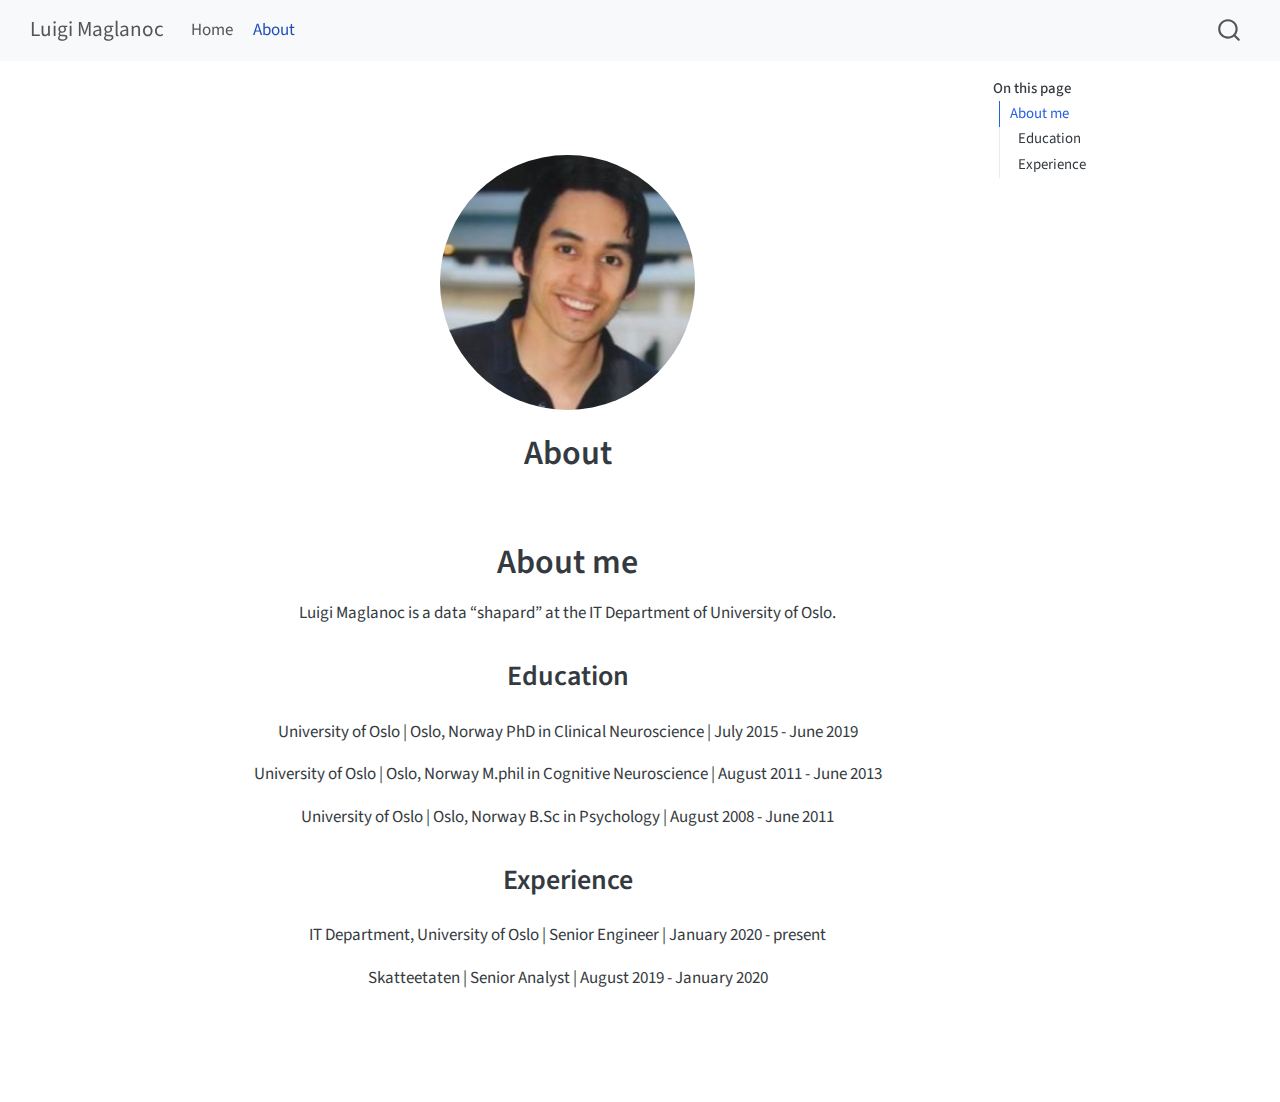
==== docs/about.html @ 5e660d76 "Publish website in docs/" ====
<!DOCTYPE html>
<html xmlns="http://www.w3.org/1999/xhtml" lang="en" xml:lang="en"><head>

<meta charset="utf-8">
<meta name="generator" content="quarto-1.4.554">

<meta name="viewport" content="width=device-width, initial-scale=1.0, user-scalable=yes">


<title>Luigi Maglanoc - About</title>
<style>
code{white-space: pre-wrap;}
span.smallcaps{font-variant: small-caps;}
div.columns{display: flex; gap: min(4vw, 1.5em);}
div.column{flex: auto; overflow-x: auto;}
div.hanging-indent{margin-left: 1.5em; text-indent: -1.5em;}
ul.task-list{list-style: none;}
ul.task-list li input[type="checkbox"] {
  width: 0.8em;
  margin: 0 0.8em 0.2em -1em; /* quarto-specific, see https://github.com/quarto-dev/quarto-cli/issues/4556 */ 
  vertical-align: middle;
}
</style>


<script src="site_libs/quarto-nav/quarto-nav.js"></script>
<script src="site_libs/quarto-nav/headroom.min.js"></script>
<script src="site_libs/clipboard/clipboard.min.js"></script>
<script src="site_libs/quarto-search/autocomplete.umd.js"></script>
<script src="site_libs/quarto-search/fuse.min.js"></script>
<script src="site_libs/quarto-search/quarto-search.js"></script>
<meta name="quarto:offset" content="./">
<script src="site_libs/quarto-html/quarto.js"></script>
<script src="site_libs/quarto-html/popper.min.js"></script>
<script src="site_libs/quarto-html/tippy.umd.min.js"></script>
<link href="site_libs/quarto-html/tippy.css" rel="stylesheet">
<link href="site_libs/quarto-html/quarto-syntax-highlighting.css" rel="stylesheet" id="quarto-text-highlighting-styles">
<script src="site_libs/bootstrap/bootstrap.min.js"></script>
<link href="site_libs/bootstrap/bootstrap-icons.css" rel="stylesheet">
<link href="site_libs/bootstrap/bootstrap.min.css" rel="stylesheet" id="quarto-bootstrap" data-mode="light">
<script id="quarto-search-options" type="application/json">{
  "location": "navbar",
  "copy-button": false,
  "collapse-after": 3,
  "panel-placement": "end",
  "type": "overlay",
  "limit": 50,
  "keyboard-shortcut": [
    "f",
    "/",
    "s"
  ],
  "show-item-context": false,
  "language": {
    "search-no-results-text": "No results",
    "search-matching-documents-text": "matching documents",
    "search-copy-link-title": "Copy link to search",
    "search-hide-matches-text": "Hide additional matches",
    "search-more-match-text": "more match in this document",
    "search-more-matches-text": "more matches in this document",
    "search-clear-button-title": "Clear",
    "search-text-placeholder": "",
    "search-detached-cancel-button-title": "Cancel",
    "search-submit-button-title": "Submit",
    "search-label": "Search"
  }
}</script>


<link rel="stylesheet" href="styles.css">
</head>

<body class="nav-fixed">

<div id="quarto-search-results"></div>
  <header id="quarto-header" class="headroom fixed-top">
    <nav class="navbar navbar-expand-lg " data-bs-theme="dark">
      <div class="navbar-container container-fluid">
      <div class="navbar-brand-container mx-auto">
    <a class="navbar-brand" href="./index.html">
    <span class="navbar-title">Luigi Maglanoc</span>
    </a>
  </div>
            <div id="quarto-search" class="" title="Search"></div>
          <button class="navbar-toggler" type="button" data-bs-toggle="collapse" data-bs-target="#navbarCollapse" aria-controls="navbarCollapse" aria-expanded="false" aria-label="Toggle navigation" onclick="if (window.quartoToggleHeadroom) { window.quartoToggleHeadroom(); }">
  <span class="navbar-toggler-icon"></span>
</button>
          <div class="collapse navbar-collapse" id="navbarCollapse">
            <ul class="navbar-nav navbar-nav-scroll me-auto">
  <li class="nav-item">
    <a class="nav-link" href="./index.html"> 
<span class="menu-text">Home</span></a>
  </li>  
  <li class="nav-item">
    <a class="nav-link active" href="./about.html" aria-current="page"> 
<span class="menu-text">About</span></a>
  </li>  
</ul>
          </div> <!-- /navcollapse -->
          <div class="quarto-navbar-tools">
</div>
      </div> <!-- /container-fluid -->
    </nav>
</header>
<!-- content -->
<div id="quarto-content" class="quarto-container page-columns page-rows-contents page-layout-article page-navbar">
<!-- sidebar -->
<!-- margin-sidebar -->
    <div id="quarto-margin-sidebar" class="sidebar margin-sidebar">
        <nav id="TOC" role="doc-toc" class="toc-active">
    <h2 id="toc-title">On this page</h2>
  <ul>
  <li><a href="#about-me" id="toc-about-me" class="nav-link active" data-scroll-target="#about-me">About me</a>
  <ul class="collapse">
  <li><a href="#education" id="toc-education" class="nav-link" data-scroll-target="#education">Education</a></li>
  <li><a href="#experience" id="toc-experience" class="nav-link" data-scroll-target="#experience">Experience</a></li>
  </ul></li>
  </ul>
</nav>
    </div>
<!-- main -->
<div class="quarto-about-jolla content">
  <img src="profile.jpeg" class="about-image
  round " style="height: 15em; width: 15em;">
 <header id="title-block-header" class="quarto-title-block default">
<div class="quarto-title">
<h1 class="title">About</h1>
</div>
<div class="quarto-title-meta">
  </div>
</header><main class="content" id="quarto-document-content">

<section id="about-me" class="level1">
<h1>About me</h1>
<p>Luigi Maglanoc is a data “shapard” at the IT Department of University of Oslo.</p>
<section id="education" class="level2">
<h2 data-anchor-id="education">Education</h2>
<p>University of Oslo | Oslo, Norway PhD in Clinical Neuroscience | July 2015 - June 2019</p>
<p>University of Oslo | Oslo, Norway M.phil in Cognitive Neuroscience | August 2011 - June 2013</p>
<p>University of Oslo | Oslo, Norway B.Sc in Psychology | August 2008 - June 2011</p>
</section>
<section id="experience" class="level2">
<h2 data-anchor-id="experience">Experience</h2>
<p>IT Department, University of Oslo | Senior Engineer | January 2020 - present</p>
<p>Skatteetaten | Senior Analyst | August 2019 - January 2020</p>


</section>
</section>
</main>  
</div>
 <!-- /main -->
<script id="quarto-html-after-body" type="application/javascript">
window.document.addEventListener("DOMContentLoaded", function (event) {
  const toggleBodyColorMode = (bsSheetEl) => {
    const mode = bsSheetEl.getAttribute("data-mode");
    const bodyEl = window.document.querySelector("body");
    if (mode === "dark") {
      bodyEl.classList.add("quarto-dark");
      bodyEl.classList.remove("quarto-light");
    } else {
      bodyEl.classList.add("quarto-light");
      bodyEl.classList.remove("quarto-dark");
    }
  }
  const toggleBodyColorPrimary = () => {
    const bsSheetEl = window.document.querySelector("link#quarto-bootstrap");
    if (bsSheetEl) {
      toggleBodyColorMode(bsSheetEl);
    }
  }
  toggleBodyColorPrimary();  
  const isCodeAnnotation = (el) => {
    for (const clz of el.classList) {
      if (clz.startsWith('code-annotation-')) {                     
        return true;
      }
    }
    return false;
  }
  const clipboard = new window.ClipboardJS('.code-copy-button', {
    text: function(trigger) {
      const codeEl = trigger.previousElementSibling.cloneNode(true);
      for (const childEl of codeEl.children) {
        if (isCodeAnnotation(childEl)) {
          childEl.remove();
        }
      }
      return codeEl.innerText;
    }
  });
  clipboard.on('success', function(e) {
    // button target
    const button = e.trigger;
    // don't keep focus
    button.blur();
    // flash "checked"
    button.classList.add('code-copy-button-checked');
    var currentTitle = button.getAttribute("title");
    button.setAttribute("title", "Copied!");
    let tooltip;
    if (window.bootstrap) {
      button.setAttribute("data-bs-toggle", "tooltip");
      button.setAttribute("data-bs-placement", "left");
      button.setAttribute("data-bs-title", "Copied!");
      tooltip = new bootstrap.Tooltip(button, 
        { trigger: "manual", 
          customClass: "code-copy-button-tooltip",
          offset: [0, -8]});
      tooltip.show();    
    }
    setTimeout(function() {
      if (tooltip) {
        tooltip.hide();
        button.removeAttribute("data-bs-title");
        button.removeAttribute("data-bs-toggle");
        button.removeAttribute("data-bs-placement");
      }
      button.setAttribute("title", currentTitle);
      button.classList.remove('code-copy-button-checked');
    }, 1000);
    // clear code selection
    e.clearSelection();
  });
    var localhostRegex = new RegExp(/^(?:http|https):\/\/localhost\:?[0-9]*\//);
    var mailtoRegex = new RegExp(/^mailto:/);
      var filterRegex = new RegExp('/' + window.location.host + '/');
    var isInternal = (href) => {
        return filterRegex.test(href) || localhostRegex.test(href) || mailtoRegex.test(href);
    }
    // Inspect non-navigation links and adorn them if external
 	var links = window.document.querySelectorAll('a[href]:not(.nav-link):not(.navbar-brand):not(.toc-action):not(.sidebar-link):not(.sidebar-item-toggle):not(.pagination-link):not(.no-external):not([aria-hidden]):not(.dropdown-item):not(.quarto-navigation-tool)');
    for (var i=0; i<links.length; i++) {
      const link = links[i];
      if (!isInternal(link.href)) {
        // undo the damage that might have been done by quarto-nav.js in the case of
        // links that we want to consider external
        if (link.dataset.originalHref !== undefined) {
          link.href = link.dataset.originalHref;
        }
      }
    }
  function tippyHover(el, contentFn, onTriggerFn, onUntriggerFn) {
    const config = {
      allowHTML: true,
      maxWidth: 500,
      delay: 100,
      arrow: false,
      appendTo: function(el) {
          return el.parentElement;
      },
      interactive: true,
      interactiveBorder: 10,
      theme: 'quarto',
      placement: 'bottom-start',
    };
    if (contentFn) {
      config.content = contentFn;
    }
    if (onTriggerFn) {
      config.onTrigger = onTriggerFn;
    }
    if (onUntriggerFn) {
      config.onUntrigger = onUntriggerFn;
    }
    window.tippy(el, config); 
  }
  const noterefs = window.document.querySelectorAll('a[role="doc-noteref"]');
  for (var i=0; i<noterefs.length; i++) {
    const ref = noterefs[i];
    tippyHover(ref, function() {
      // use id or data attribute instead here
      let href = ref.getAttribute('data-footnote-href') || ref.getAttribute('href');
      try { href = new URL(href).hash; } catch {}
      const id = href.replace(/^#\/?/, "");
      const note = window.document.getElementById(id);
      if (note) {
        return note.innerHTML;
      } else {
        return "";
      }
    });
  }
  const xrefs = window.document.querySelectorAll('a.quarto-xref');
  const processXRef = (id, note) => {
    // Strip column container classes
    const stripColumnClz = (el) => {
      el.classList.remove("page-full", "page-columns");
      if (el.children) {
        for (const child of el.children) {
          stripColumnClz(child);
        }
      }
    }
    stripColumnClz(note)
    if (id === null || id.startsWith('sec-')) {
      // Special case sections, only their first couple elements
      const container = document.createElement("div");
      if (note.children && note.children.length > 2) {
        container.appendChild(note.children[0].cloneNode(true));
        for (let i = 1; i < note.children.length; i++) {
          const child = note.children[i];
          if (child.tagName === "P" && child.innerText === "") {
            continue;
          } else {
            container.appendChild(child.cloneNode(true));
            break;
          }
        }
        if (window.Quarto?.typesetMath) {
          window.Quarto.typesetMath(container);
        }
        return container.innerHTML
      } else {
        if (window.Quarto?.typesetMath) {
          window.Quarto.typesetMath(note);
        }
        return note.innerHTML;
      }
    } else {
      // Remove any anchor links if they are present
      const anchorLink = note.querySelector('a.anchorjs-link');
      if (anchorLink) {
        anchorLink.remove();
      }
      if (window.Quarto?.typesetMath) {
        window.Quarto.typesetMath(note);
      }
      // TODO in 1.5, we should make sure this works without a callout special case
      if (note.classList.contains("callout")) {
        return note.outerHTML;
      } else {
        return note.innerHTML;
      }
    }
  }
  for (var i=0; i<xrefs.length; i++) {
    const xref = xrefs[i];
    tippyHover(xref, undefined, function(instance) {
      instance.disable();
      let url = xref.getAttribute('href');
      let hash = undefined; 
      if (url.startsWith('#')) {
        hash = url;
      } else {
        try { hash = new URL(url).hash; } catch {}
      }
      if (hash) {
        const id = hash.replace(/^#\/?/, "");
        const note = window.document.getElementById(id);
        if (note !== null) {
          try {
            const html = processXRef(id, note.cloneNode(true));
            instance.setContent(html);
          } finally {
            instance.enable();
            instance.show();
          }
        } else {
          // See if we can fetch this
          fetch(url.split('#')[0])
          .then(res => res.text())
          .then(html => {
            const parser = new DOMParser();
            const htmlDoc = parser.parseFromString(html, "text/html");
            const note = htmlDoc.getElementById(id);
            if (note !== null) {
              const html = processXRef(id, note);
              instance.setContent(html);
            } 
          }).finally(() => {
            instance.enable();
            instance.show();
          });
        }
      } else {
        // See if we can fetch a full url (with no hash to target)
        // This is a special case and we should probably do some content thinning / targeting
        fetch(url)
        .then(res => res.text())
        .then(html => {
          const parser = new DOMParser();
          const htmlDoc = parser.parseFromString(html, "text/html");
          const note = htmlDoc.querySelector('main.content');
          if (note !== null) {
            // This should only happen for chapter cross references
            // (since there is no id in the URL)
            // remove the first header
            if (note.children.length > 0 && note.children[0].tagName === "HEADER") {
              note.children[0].remove();
            }
            const html = processXRef(null, note);
            instance.setContent(html);
          } 
        }).finally(() => {
          instance.enable();
          instance.show();
        });
      }
    }, function(instance) {
    });
  }
      let selectedAnnoteEl;
      const selectorForAnnotation = ( cell, annotation) => {
        let cellAttr = 'data-code-cell="' + cell + '"';
        let lineAttr = 'data-code-annotation="' +  annotation + '"';
        const selector = 'span[' + cellAttr + '][' + lineAttr + ']';
        return selector;
      }
      const selectCodeLines = (annoteEl) => {
        const doc = window.document;
        const targetCell = annoteEl.getAttribute("data-target-cell");
        const targetAnnotation = annoteEl.getAttribute("data-target-annotation");
        const annoteSpan = window.document.querySelector(selectorForAnnotation(targetCell, targetAnnotation));
        const lines = annoteSpan.getAttribute("data-code-lines").split(",");
        const lineIds = lines.map((line) => {
          return targetCell + "-" + line;
        })
        let top = null;
        let height = null;
        let parent = null;
        if (lineIds.length > 0) {
            //compute the position of the single el (top and bottom and make a div)
            const el = window.document.getElementById(lineIds[0]);
            top = el.offsetTop;
            height = el.offsetHeight;
            parent = el.parentElement.parentElement;
          if (lineIds.length > 1) {
            const lastEl = window.document.getElementById(lineIds[lineIds.length - 1]);
            const bottom = lastEl.offsetTop + lastEl.offsetHeight;
            height = bottom - top;
          }
          if (top !== null && height !== null && parent !== null) {
            // cook up a div (if necessary) and position it 
            let div = window.document.getElementById("code-annotation-line-highlight");
            if (div === null) {
              div = window.document.createElement("div");
              div.setAttribute("id", "code-annotation-line-highlight");
              div.style.position = 'absolute';
              parent.appendChild(div);
            }
            div.style.top = top - 2 + "px";
            div.style.height = height + 4 + "px";
            div.style.left = 0;
            let gutterDiv = window.document.getElementById("code-annotation-line-highlight-gutter");
            if (gutterDiv === null) {
              gutterDiv = window.document.createElement("div");
              gutterDiv.setAttribute("id", "code-annotation-line-highlight-gutter");
              gutterDiv.style.position = 'absolute';
              const codeCell = window.document.getElementById(targetCell);
              const gutter = codeCell.querySelector('.code-annotation-gutter');
              gutter.appendChild(gutterDiv);
            }
            gutterDiv.style.top = top - 2 + "px";
            gutterDiv.style.height = height + 4 + "px";
          }
          selectedAnnoteEl = annoteEl;
        }
      };
      const unselectCodeLines = () => {
        const elementsIds = ["code-annotation-line-highlight", "code-annotation-line-highlight-gutter"];
        elementsIds.forEach((elId) => {
          const div = window.document.getElementById(elId);
          if (div) {
            div.remove();
          }
        });
        selectedAnnoteEl = undefined;
      };
        // Handle positioning of the toggle
    window.addEventListener(
      "resize",
      throttle(() => {
        elRect = undefined;
        if (selectedAnnoteEl) {
          selectCodeLines(selectedAnnoteEl);
        }
      }, 10)
    );
    function throttle(fn, ms) {
    let throttle = false;
    let timer;
      return (...args) => {
        if(!throttle) { // first call gets through
            fn.apply(this, args);
            throttle = true;
        } else { // all the others get throttled
            if(timer) clearTimeout(timer); // cancel #2
            timer = setTimeout(() => {
              fn.apply(this, args);
              timer = throttle = false;
            }, ms);
        }
      };
    }
      // Attach click handler to the DT
      const annoteDls = window.document.querySelectorAll('dt[data-target-cell]');
      for (const annoteDlNode of annoteDls) {
        annoteDlNode.addEventListener('click', (event) => {
          const clickedEl = event.target;
          if (clickedEl !== selectedAnnoteEl) {
            unselectCodeLines();
            const activeEl = window.document.querySelector('dt[data-target-cell].code-annotation-active');
            if (activeEl) {
              activeEl.classList.remove('code-annotation-active');
            }
            selectCodeLines(clickedEl);
            clickedEl.classList.add('code-annotation-active');
          } else {
            // Unselect the line
            unselectCodeLines();
            clickedEl.classList.remove('code-annotation-active');
          }
        });
      }
  const findCites = (el) => {
    const parentEl = el.parentElement;
    if (parentEl) {
      const cites = parentEl.dataset.cites;
      if (cites) {
        return {
          el,
          cites: cites.split(' ')
        };
      } else {
        return findCites(el.parentElement)
      }
    } else {
      return undefined;
    }
  };
  var bibliorefs = window.document.querySelectorAll('a[role="doc-biblioref"]');
  for (var i=0; i<bibliorefs.length; i++) {
    const ref = bibliorefs[i];
    const citeInfo = findCites(ref);
    if (citeInfo) {
      tippyHover(citeInfo.el, function() {
        var popup = window.document.createElement('div');
        citeInfo.cites.forEach(function(cite) {
          var citeDiv = window.document.createElement('div');
          citeDiv.classList.add('hanging-indent');
          citeDiv.classList.add('csl-entry');
          var biblioDiv = window.document.getElementById('ref-' + cite);
          if (biblioDiv) {
            citeDiv.innerHTML = biblioDiv.innerHTML;
          }
          popup.appendChild(citeDiv);
        });
        return popup.innerHTML;
      });
    }
  }
});
</script>
</div> <!-- /content -->




</body></html>
---- docs/site_libs/quarto-html/tippy.css ----
.tippy-box[data-animation=fade][data-state=hidden]{opacity:0}[data-tippy-root]{max-width:calc(100vw - 10px)}.tippy-box{position:relative;background-color:#333;color:#fff;border-radius:4px;font-size:14px;line-height:1.4;white-space:normal;outline:0;transition-property:transform,visibility,opacity}.tippy-box[data-placement^=top]>.tippy-arrow{bottom:0}.tippy-box[data-placement^=top]>.tippy-arrow:before{bottom:-7px;left:0;border-width:8px 8px 0;border-top-color:initial;transform-origin:center top}.tippy-box[data-placement^=bottom]>.tippy-arrow{top:0}.tippy-box[data-placement^=bottom]>.tippy-arrow:before{top:-7px;left:0;border-width:0 8px 8px;border-bottom-color:initial;transform-origin:center bottom}.tippy-box[data-placement^=left]>.tippy-arrow{right:0}.tippy-box[data-placement^=left]>.tippy-arrow:before{border-width:8px 0 8px 8px;border-left-color:initial;right:-7px;transform-origin:center left}.tippy-box[data-placement^=right]>.tippy-arrow{left:0}.tippy-box[data-placement^=right]>.tippy-arrow:before{left:-7px;border-width:8px 8px 8px 0;border-right-color:initial;transform-origin:center right}.tippy-box[data-inertia][data-state=visible]{transition-timing-function:cubic-bezier(.54,1.5,.38,1.11)}.tippy-arrow{width:16px;height:16px;color:#333}.tippy-arrow:before{content:"";position:absolute;border-color:transparent;border-style:solid}.tippy-content{position:relative;padding:5px 9px;z-index:1}
---- docs/site_libs/quarto-html/quarto-syntax-highlighting.css ----
/* quarto syntax highlight colors */
:root {
  --quarto-hl-ot-color: #003B4F;
  --quarto-hl-at-color: #657422;
  --quarto-hl-ss-color: #20794D;
  --quarto-hl-an-color: #5E5E5E;
  --quarto-hl-fu-color: #4758AB;
  --quarto-hl-st-color: #20794D;
  --quarto-hl-cf-color: #003B4F;
  --quarto-hl-op-color: #5E5E5E;
  --quarto-hl-er-color: #AD0000;
  --quarto-hl-bn-color: #AD0000;
  --quarto-hl-al-color: #AD0000;
  --quarto-hl-va-color: #111111;
  --quarto-hl-bu-color: inherit;
  --quarto-hl-ex-color: inherit;
  --quarto-hl-pp-color: #AD0000;
  --quarto-hl-in-color: #5E5E5E;
  --quarto-hl-vs-color: #20794D;
  --quarto-hl-wa-color: #5E5E5E;
  --quarto-hl-do-color: #5E5E5E;
  --quarto-hl-im-color: #00769E;
  --quarto-hl-ch-color: #20794D;
  --quarto-hl-dt-color: #AD0000;
  --quarto-hl-fl-color: #AD0000;
  --quarto-hl-co-color: #5E5E5E;
  --quarto-hl-cv-color: #5E5E5E;
  --quarto-hl-cn-color: #8f5902;
  --quarto-hl-sc-color: #5E5E5E;
  --quarto-hl-dv-color: #AD0000;
  --quarto-hl-kw-color: #003B4F;
}

/* other quarto variables */
:root {
  --quarto-font-monospace: SFMono-Regular, Menlo, Monaco, Consolas, "Liberation Mono", "Courier New", monospace;
}

pre > code.sourceCode > span {
  color: #003B4F;
}

code span {
  color: #003B4F;
}

code.sourceCode > span {
  color: #003B4F;
}

div.sourceCode,
div.sourceCode pre.sourceCode {
  color: #003B4F;
}

code span.ot {
  color: #003B4F;
  font-style: inherit;
}

code span.at {
  color: #657422;
  font-style: inherit;
}

code span.ss {
  color: #20794D;
  font-style: inherit;
}

code span.an {
  color: #5E5E5E;
  font-style: inherit;
}

code span.fu {
  color: #4758AB;
  font-style: inherit;
}

code span.st {
  color: #20794D;
  font-style: inherit;
}

code span.cf {
  color: #003B4F;
  font-style: inherit;
}

code span.op {
  color: #5E5E5E;
  font-style: inherit;
}

code span.er {
  color: #AD0000;
  font-style: inherit;
}

code span.bn {
  color: #AD0000;
  font-style: inherit;
}

code span.al {
  color: #AD0000;
  font-style: inherit;
}

code span.va {
  color: #111111;
  font-style: inherit;
}

code span.bu {
  font-style: inherit;
}

code span.ex {
  font-style: inherit;
}

code span.pp {
  color: #AD0000;
  font-style: inherit;
}

code span.in {
  color: #5E5E5E;
  font-style: inherit;
}

code span.vs {
  color: #20794D;
  font-style: inherit;
}

code span.wa {
  color: #5E5E5E;
  font-style: italic;
}

code span.do {
  color: #5E5E5E;
  font-style: italic;
}

code span.im {
  color: #00769E;
  font-style: inherit;
}

code span.ch {
  color: #20794D;
  font-style: inherit;
}

code span.dt {
  color: #AD0000;
  font-style: inherit;
}

code span.fl {
  color: #AD0000;
  font-style: inherit;
}

code span.co {
  color: #5E5E5E;
  font-style: inherit;
}

code span.cv {
  color: #5E5E5E;
  font-style: italic;
}

code span.cn {
  color: #8f5902;
  font-style: inherit;
}

code span.sc {
  color: #5E5E5E;
  font-style: inherit;
}

code span.dv {
  color: #AD0000;
  font-style: inherit;
}

code span.kw {
  color: #003B4F;
  font-style: inherit;
}

.prevent-inlining {
  content: "</";
}

/*# sourceMappingURL=debc5d5d77c3f9108843748ff7464032.css.map */
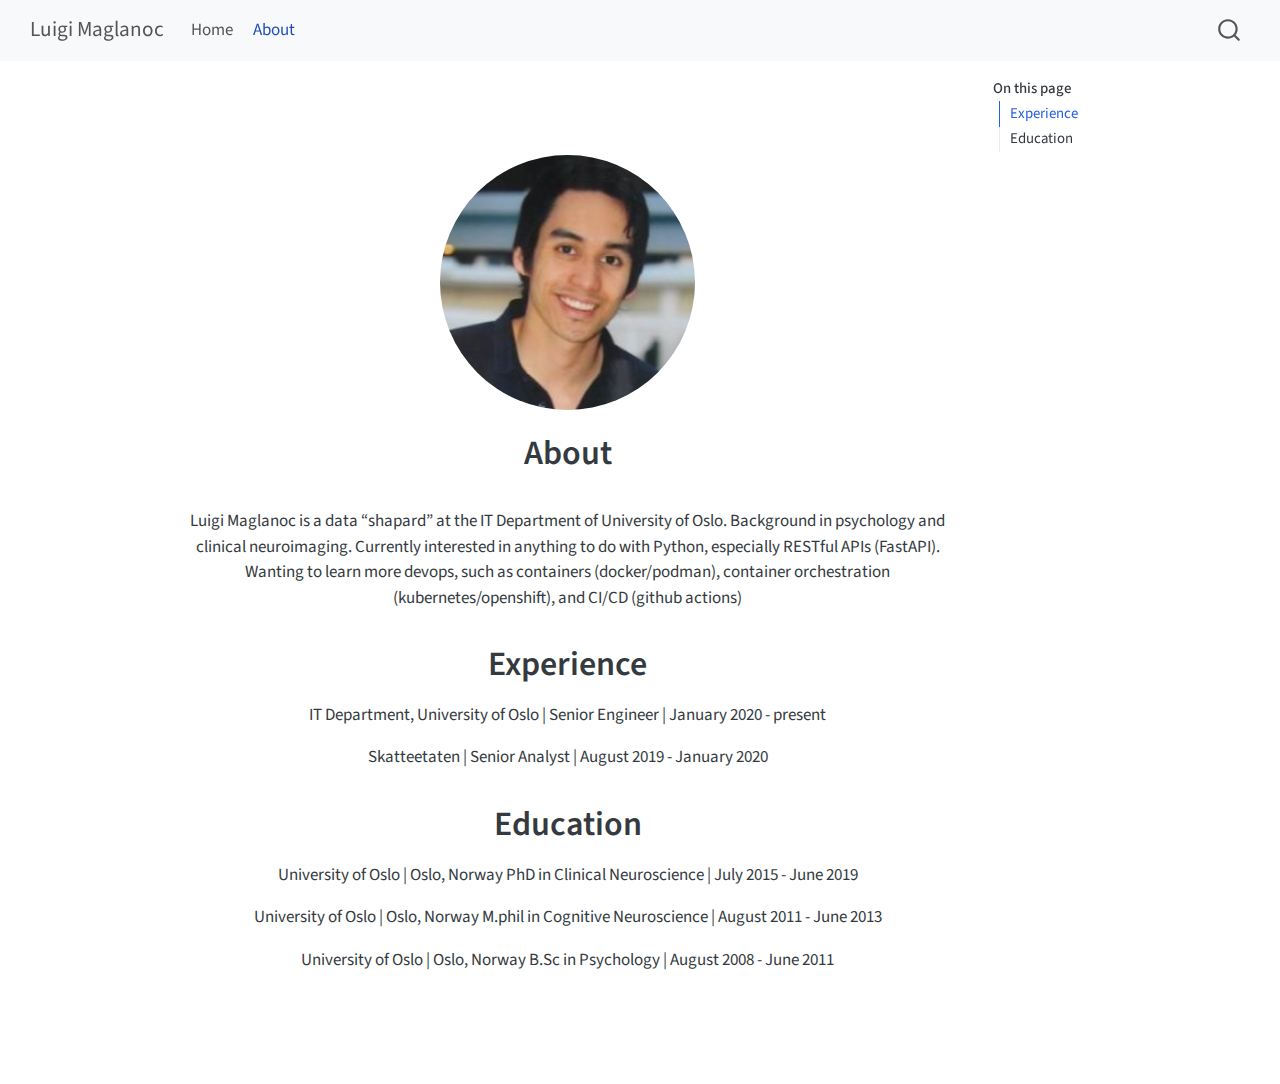
==== commit 16c0562d: "updated about" ====
--- a/docs/about.html
+++ b/docs/about.html
@@ -110,11 +110,8 @@
         <nav id="TOC" role="doc-toc" class="toc-active">
     <h2 id="toc-title">On this page</h2>
   <ul>
-  <li><a href="#about-me" id="toc-about-me" class="nav-link active" data-scroll-target="#about-me">About me</a>
-  <ul class="collapse">
+  <li><a href="#experience" id="toc-experience" class="nav-link active" data-scroll-target="#experience">Experience</a></li>
   <li><a href="#education" id="toc-education" class="nav-link" data-scroll-target="#education">Education</a></li>
-  <li><a href="#experience" id="toc-experience" class="nav-link" data-scroll-target="#experience">Experience</a></li>
-  </ul></li>
   </ul>
 </nav>
     </div>
@@ -130,22 +127,19 @@
   </div>
 </header><main class="content" id="quarto-document-content">
 
-<section id="about-me" class="level1">
-<h1>About me</h1>
-<p>Luigi Maglanoc is a data “shapard” at the IT Department of University of Oslo.</p>
-<section id="education" class="level2">
-<h2 data-anchor-id="education">Education</h2>
+<p>Luigi Maglanoc is a data “shapard” at the IT Department of University of Oslo. Background in psychology and clinical neuroimaging. Currently interested in anything to do with Python, especially RESTful APIs (FastAPI). Wanting to learn more devops, such as containers (docker/podman), container orchestration (kubernetes/openshift), and CI/CD (github actions)</p>
+<section id="experience" class="level1">
+<h1>Experience</h1>
+<p>IT Department, University of Oslo | Senior Engineer | January 2020 - present</p>
+<p>Skatteetaten | Senior Analyst | August 2019 - January 2020</p>
+</section>
+<section id="education" class="level1">
+<h1>Education</h1>
 <p>University of Oslo | Oslo, Norway PhD in Clinical Neuroscience | July 2015 - June 2019</p>
 <p>University of Oslo | Oslo, Norway M.phil in Cognitive Neuroscience | August 2011 - June 2013</p>
 <p>University of Oslo | Oslo, Norway B.Sc in Psychology | August 2008 - June 2011</p>
-</section>
-<section id="experience" class="level2">
-<h2 data-anchor-id="experience">Experience</h2>
-<p>IT Department, University of Oslo | Senior Engineer | January 2020 - present</p>
-<p>Skatteetaten | Senior Analyst | August 2019 - January 2020</p>
-
-
-</section>
+
+
 </section>
 </main>  
 </div>
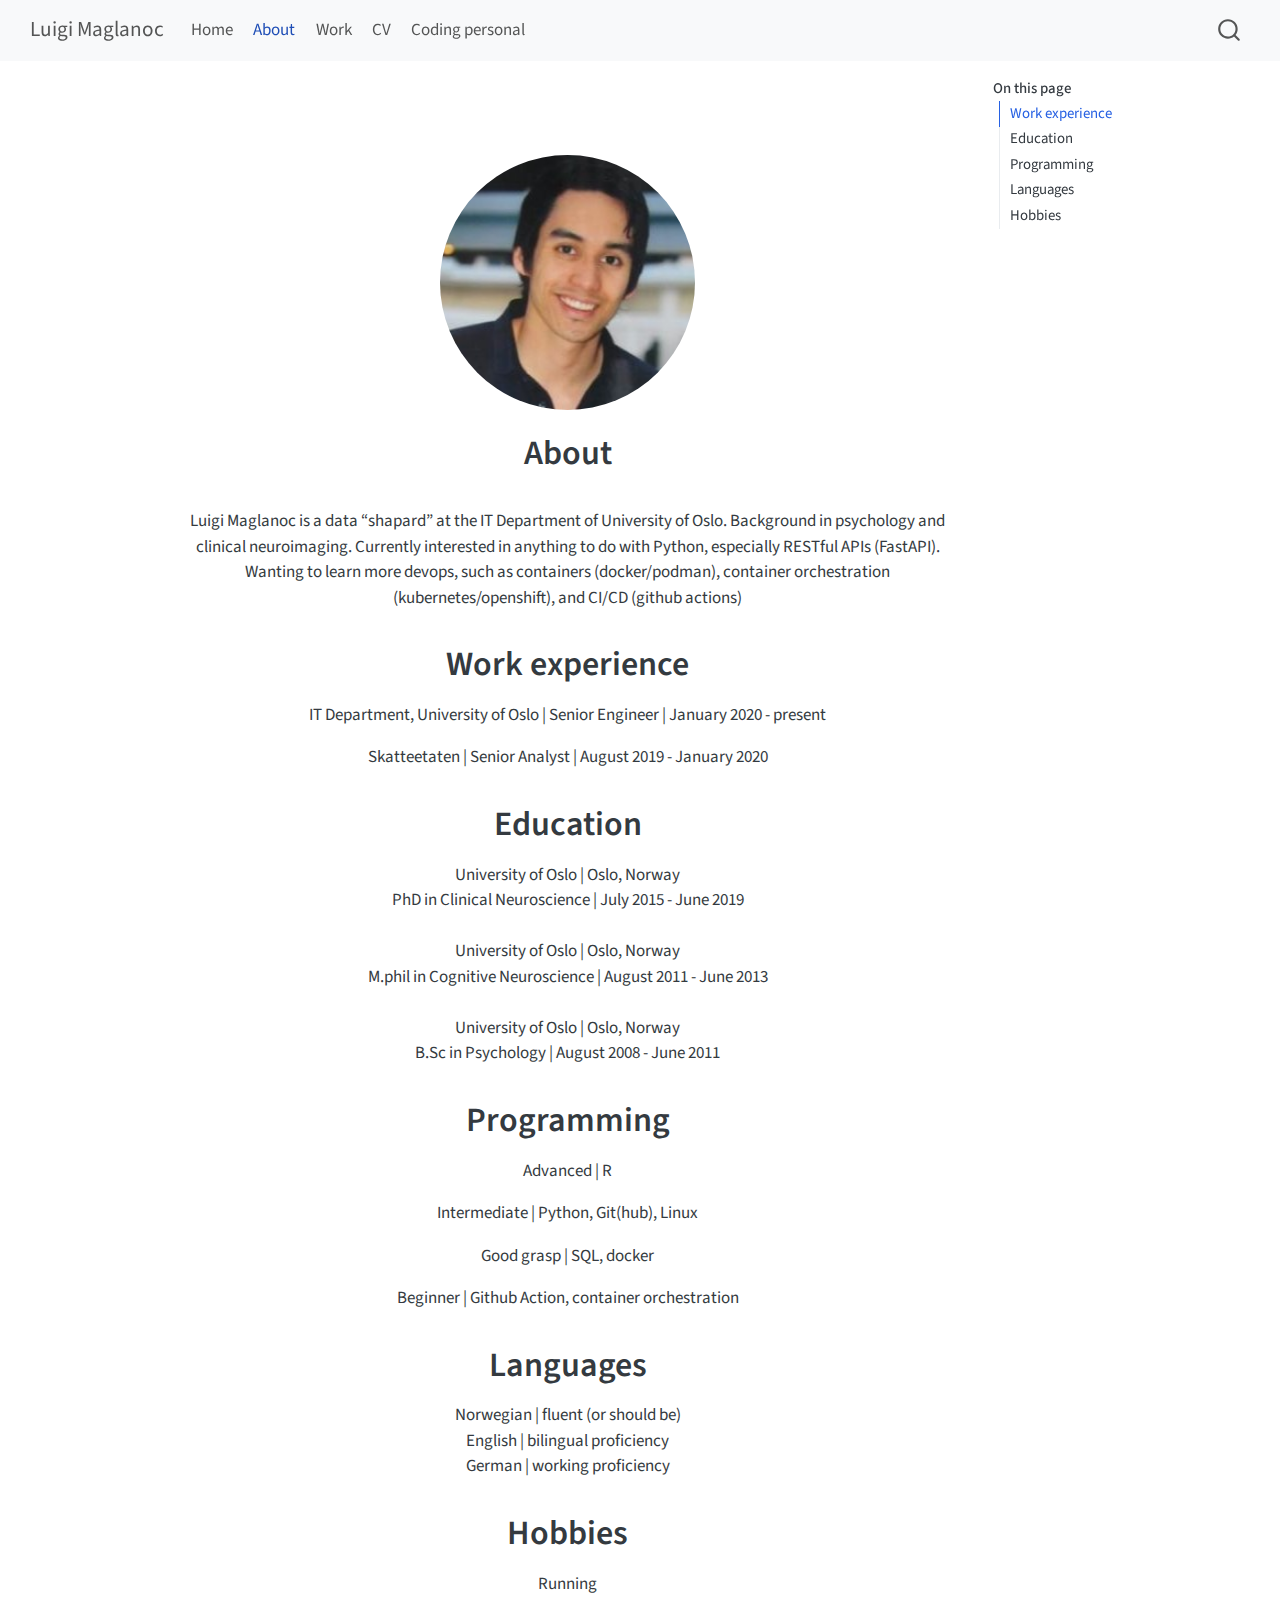
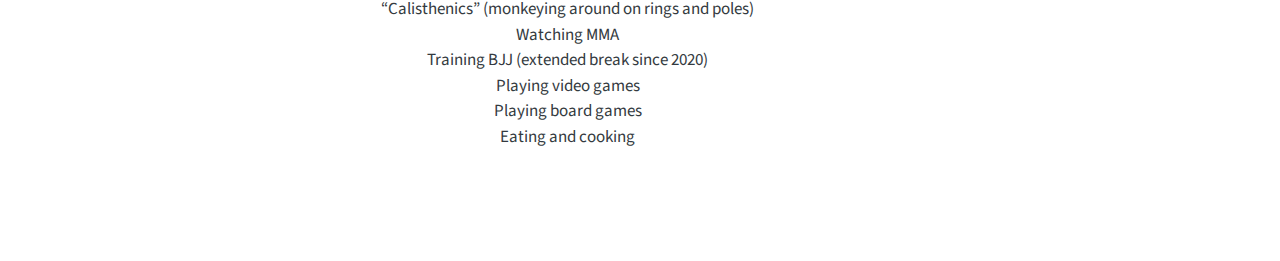
==== commit 58b92e29: "moved images to subfolder" ====
--- a/docs/about.html
+++ b/docs/about.html
@@ -95,6 +95,18 @@
     <a class="nav-link active" href="./about.html" aria-current="page"> 
 <span class="menu-text">About</span></a>
   </li>  
+  <li class="nav-item">
+    <a class="nav-link" href="./work.html"> 
+<span class="menu-text">Work</span></a>
+  </li>  
+  <li class="nav-item">
+    <a class="nav-link" href="./cv.html"> 
+<span class="menu-text">CV</span></a>
+  </li>  
+  <li class="nav-item">
+    <a class="nav-link" href="./coding-personal.html"> 
+<span class="menu-text">Coding personal</span></a>
+  </li>  
 </ul>
           </div> <!-- /navcollapse -->
           <div class="quarto-navbar-tools">
@@ -110,14 +122,17 @@
         <nav id="TOC" role="doc-toc" class="toc-active">
     <h2 id="toc-title">On this page</h2>
   <ul>
-  <li><a href="#experience" id="toc-experience" class="nav-link active" data-scroll-target="#experience">Experience</a></li>
+  <li><a href="#work-experience" id="toc-work-experience" class="nav-link active" data-scroll-target="#work-experience">Work experience</a></li>
   <li><a href="#education" id="toc-education" class="nav-link" data-scroll-target="#education">Education</a></li>
+  <li><a href="#programming" id="toc-programming" class="nav-link" data-scroll-target="#programming">Programming</a></li>
+  <li><a href="#languages" id="toc-languages" class="nav-link" data-scroll-target="#languages">Languages</a></li>
+  <li><a href="#hobbies" id="toc-hobbies" class="nav-link" data-scroll-target="#hobbies">Hobbies</a></li>
   </ul>
 </nav>
     </div>
 <!-- main -->
 <div class="quarto-about-jolla content">
-  <img src="profile.jpeg" class="about-image
+  <img src="images/profile.jpeg" class="about-image
   round " style="height: 15em; width: 15em;">
  <header id="title-block-header" class="quarto-title-block default">
 <div class="quarto-title">
@@ -128,16 +143,29 @@
 </header><main class="content" id="quarto-document-content">
 
 <p>Luigi Maglanoc is a data “shapard” at the IT Department of University of Oslo. Background in psychology and clinical neuroimaging. Currently interested in anything to do with Python, especially RESTful APIs (FastAPI). Wanting to learn more devops, such as containers (docker/podman), container orchestration (kubernetes/openshift), and CI/CD (github actions)</p>
-<section id="experience" class="level1">
-<h1>Experience</h1>
+<section id="work-experience" class="level1">
+<h1>Work experience</h1>
 <p>IT Department, University of Oslo | Senior Engineer | January 2020 - present</p>
 <p>Skatteetaten | Senior Analyst | August 2019 - January 2020</p>
 </section>
 <section id="education" class="level1">
 <h1>Education</h1>
-<p>University of Oslo | Oslo, Norway PhD in Clinical Neuroscience | July 2015 - June 2019</p>
-<p>University of Oslo | Oslo, Norway M.phil in Cognitive Neuroscience | August 2011 - June 2013</p>
-<p>University of Oslo | Oslo, Norway B.Sc in Psychology | August 2008 - June 2011</p>
+<p>University of Oslo | Oslo, Norway <br> PhD in Clinical Neuroscience | July 2015 - June 2019 <br> <br> University of Oslo | Oslo, Norway <br> M.phil in Cognitive Neuroscience | August 2011 - June 2013 <br> <br> University of Oslo | Oslo, Norway <br> B.Sc in Psychology | August 2008 - June 2011</p>
+</section>
+<section id="programming" class="level1">
+<h1>Programming</h1>
+<p>Advanced | R</p>
+<p>Intermediate | Python, Git(hub), Linux</p>
+<p>Good grasp | SQL, docker</p>
+<p>Beginner | Github Action, container orchestration</p>
+</section>
+<section id="languages" class="level1">
+<h1>Languages</h1>
+<p>Norwegian | fluent (or should be) <br> English | bilingual proficiency <br> German | working proficiency</p>
+</section>
+<section id="hobbies" class="level1">
+<h1>Hobbies</h1>
+<p>Running <br> “Calisthenics” (monkeying around on rings and poles) <br> Watching MMA <br> Training BJJ (extended break since 2020) <br> Playing video games <br> Playing board games <br> Eating and cooking</p>
 
 
 </section>
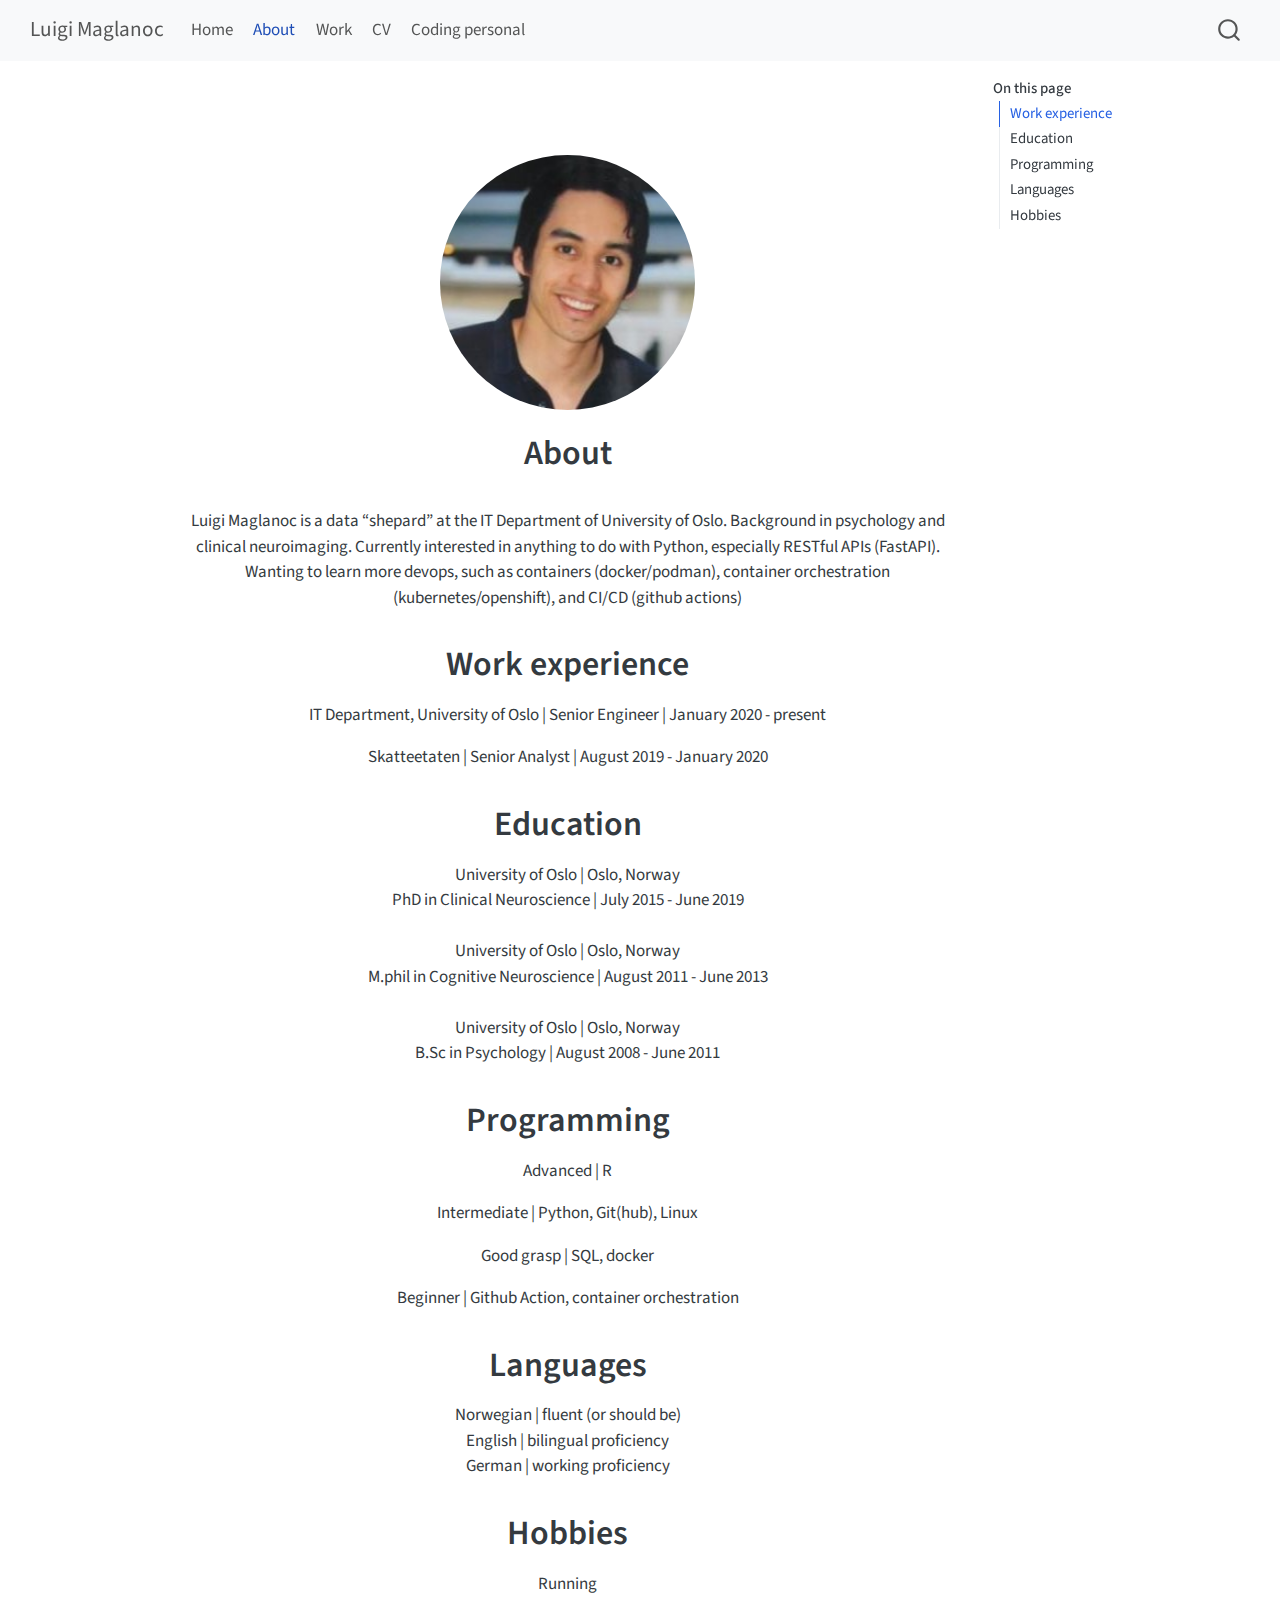
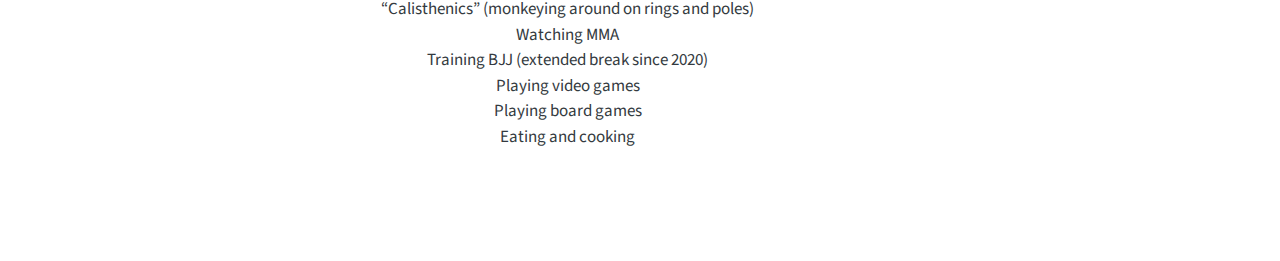
==== commit 34612552: "fixed typo" ====
--- a/docs/about.html
+++ b/docs/about.html
@@ -142,7 +142,7 @@
   </div>
 </header><main class="content" id="quarto-document-content">
 
-<p>Luigi Maglanoc is a data “shapard” at the IT Department of University of Oslo. Background in psychology and clinical neuroimaging. Currently interested in anything to do with Python, especially RESTful APIs (FastAPI). Wanting to learn more devops, such as containers (docker/podman), container orchestration (kubernetes/openshift), and CI/CD (github actions)</p>
+<p>Luigi Maglanoc is a data “shepard” at the IT Department of University of Oslo. Background in psychology and clinical neuroimaging. Currently interested in anything to do with Python, especially RESTful APIs (FastAPI). Wanting to learn more devops, such as containers (docker/podman), container orchestration (kubernetes/openshift), and CI/CD (github actions)</p>
 <section id="work-experience" class="level1">
 <h1>Work experience</h1>
 <p>IT Department, University of Oslo | Senior Engineer | January 2020 - present</p>
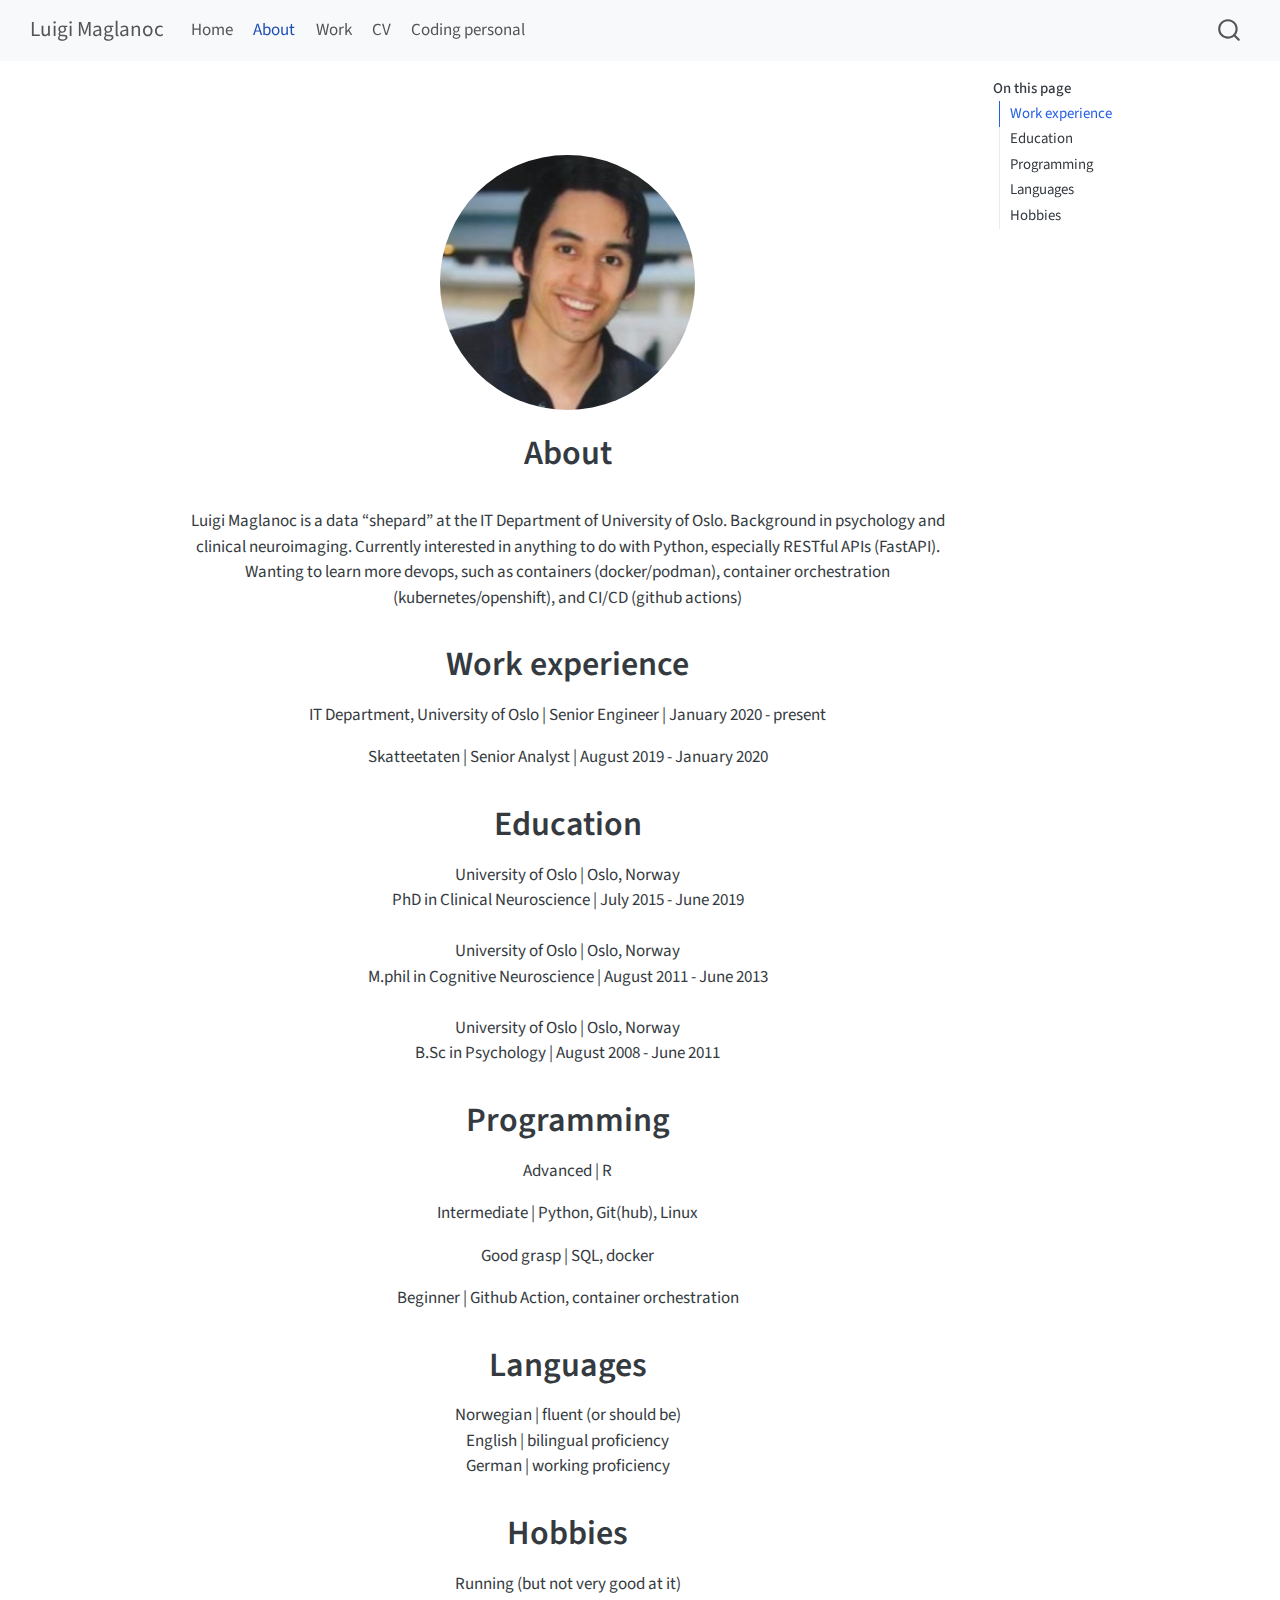
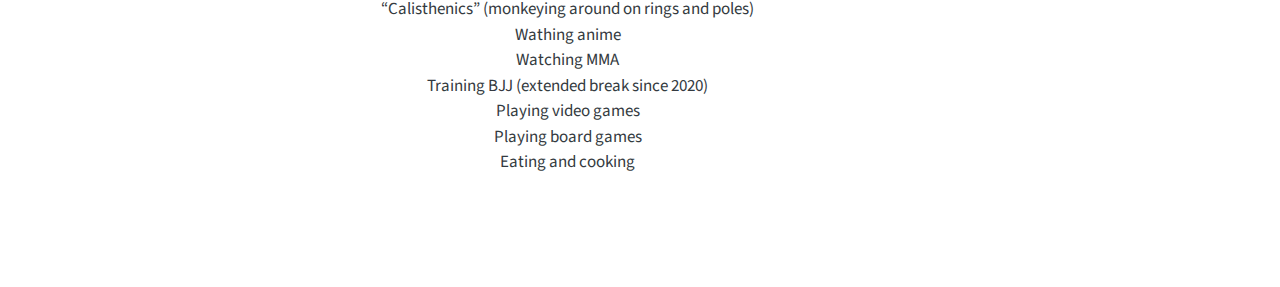
==== commit ec1d2736: "updated about" ====
--- a/docs/about.html
+++ b/docs/about.html
@@ -165,7 +165,7 @@
 </section>
 <section id="hobbies" class="level1">
 <h1>Hobbies</h1>
-<p>Running <br> “Calisthenics” (monkeying around on rings and poles) <br> Watching MMA <br> Training BJJ (extended break since 2020) <br> Playing video games <br> Playing board games <br> Eating and cooking</p>
+<p>Running (but not very good at it) <br> “Calisthenics” (monkeying around on rings and poles) <br> Wathing anime <br> Watching MMA <br> Training BJJ (extended break since 2020) <br> Playing video games <br> Playing board games <br> Eating and cooking</p>
 
 
 </section>
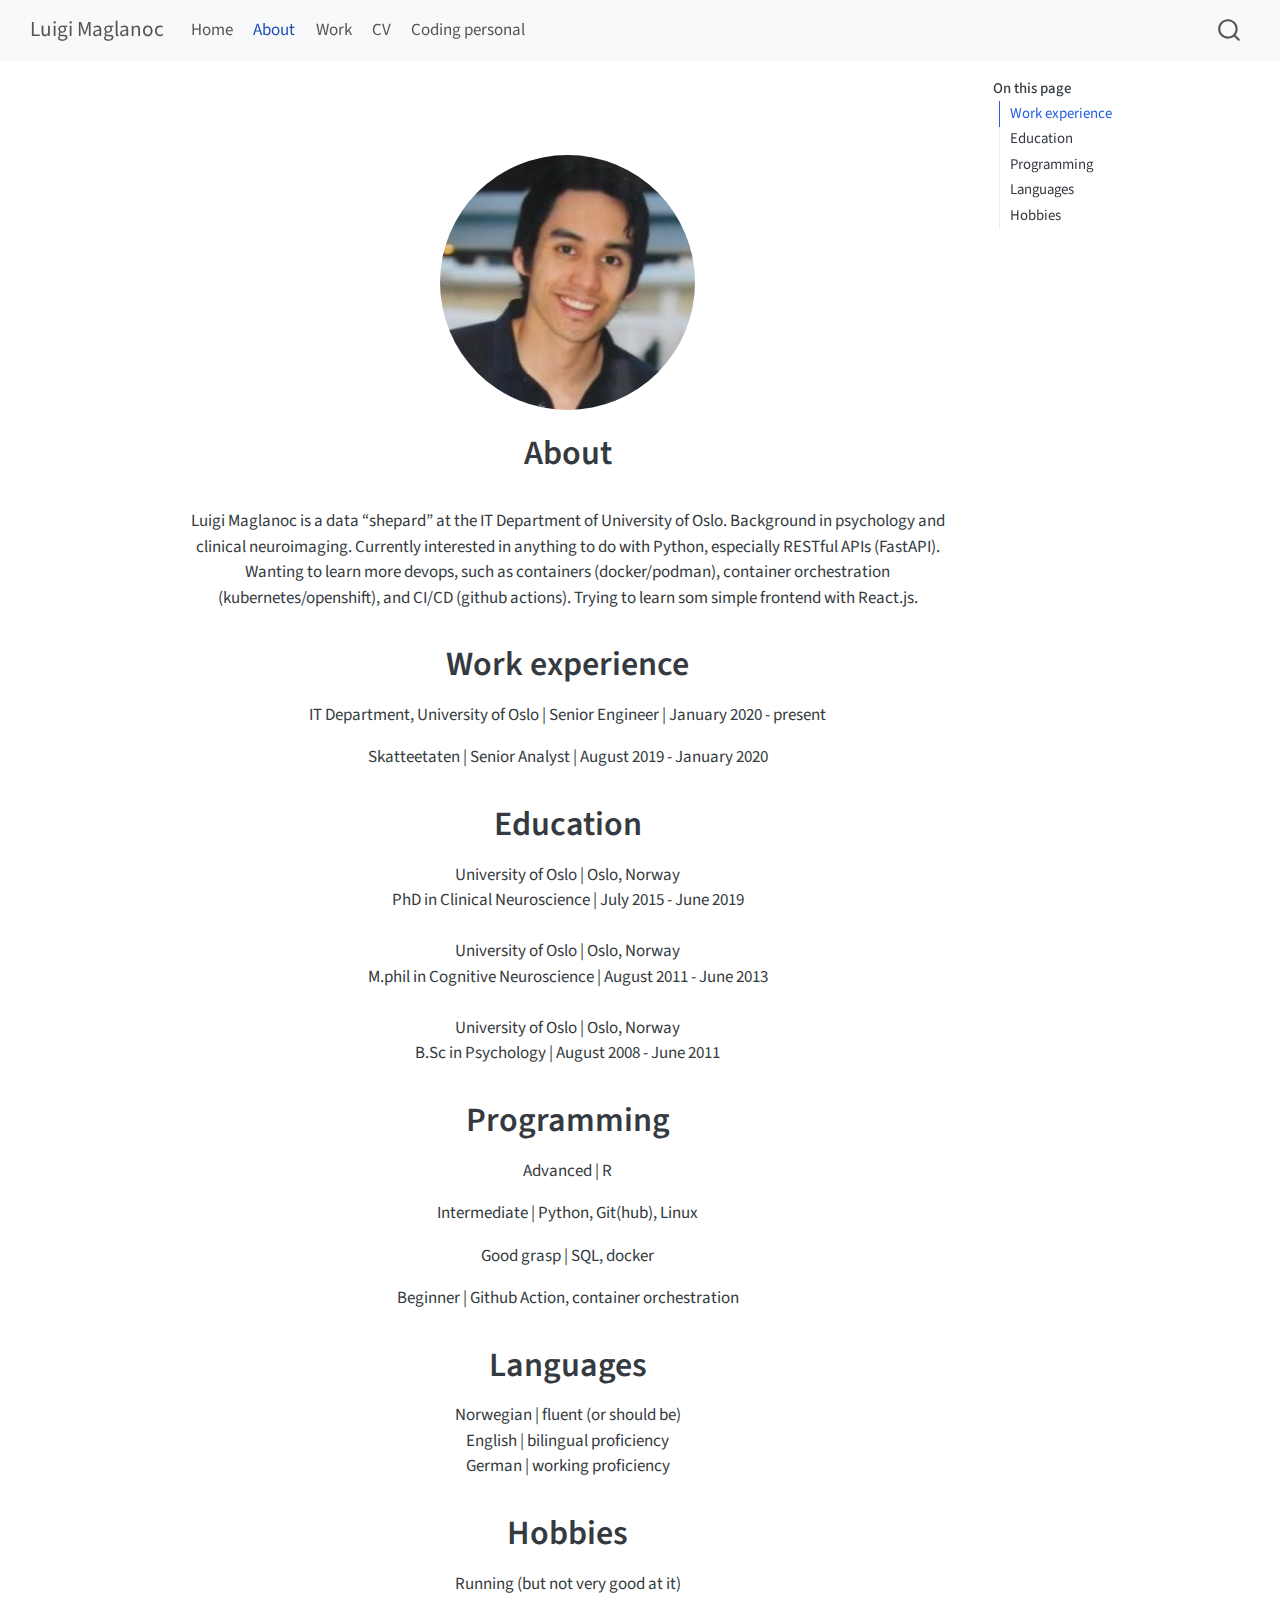
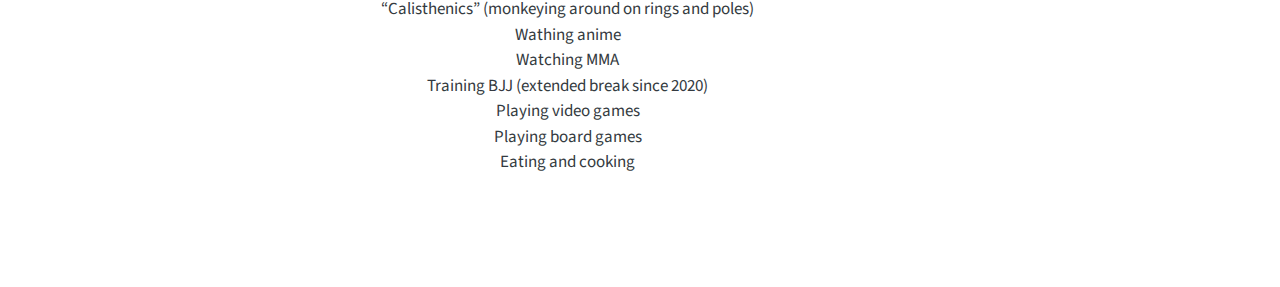
==== commit 5a2ba5ce: "react.js in about" ====
--- a/docs/about.html
+++ b/docs/about.html
@@ -142,7 +142,7 @@
   </div>
 </header><main class="content" id="quarto-document-content">
 
-<p>Luigi Maglanoc is a data “shepard” at the IT Department of University of Oslo. Background in psychology and clinical neuroimaging. Currently interested in anything to do with Python, especially RESTful APIs (FastAPI). Wanting to learn more devops, such as containers (docker/podman), container orchestration (kubernetes/openshift), and CI/CD (github actions)</p>
+<p>Luigi Maglanoc is a data “shepard” at the IT Department of University of Oslo. Background in psychology and clinical neuroimaging. Currently interested in anything to do with Python, especially RESTful APIs (FastAPI). Wanting to learn more devops, such as containers (docker/podman), container orchestration (kubernetes/openshift), and CI/CD (github actions). Trying to learn som simple frontend with React.js.</p>
 <section id="work-experience" class="level1">
 <h1>Work experience</h1>
 <p>IT Department, University of Oslo | Senior Engineer | January 2020 - present</p>
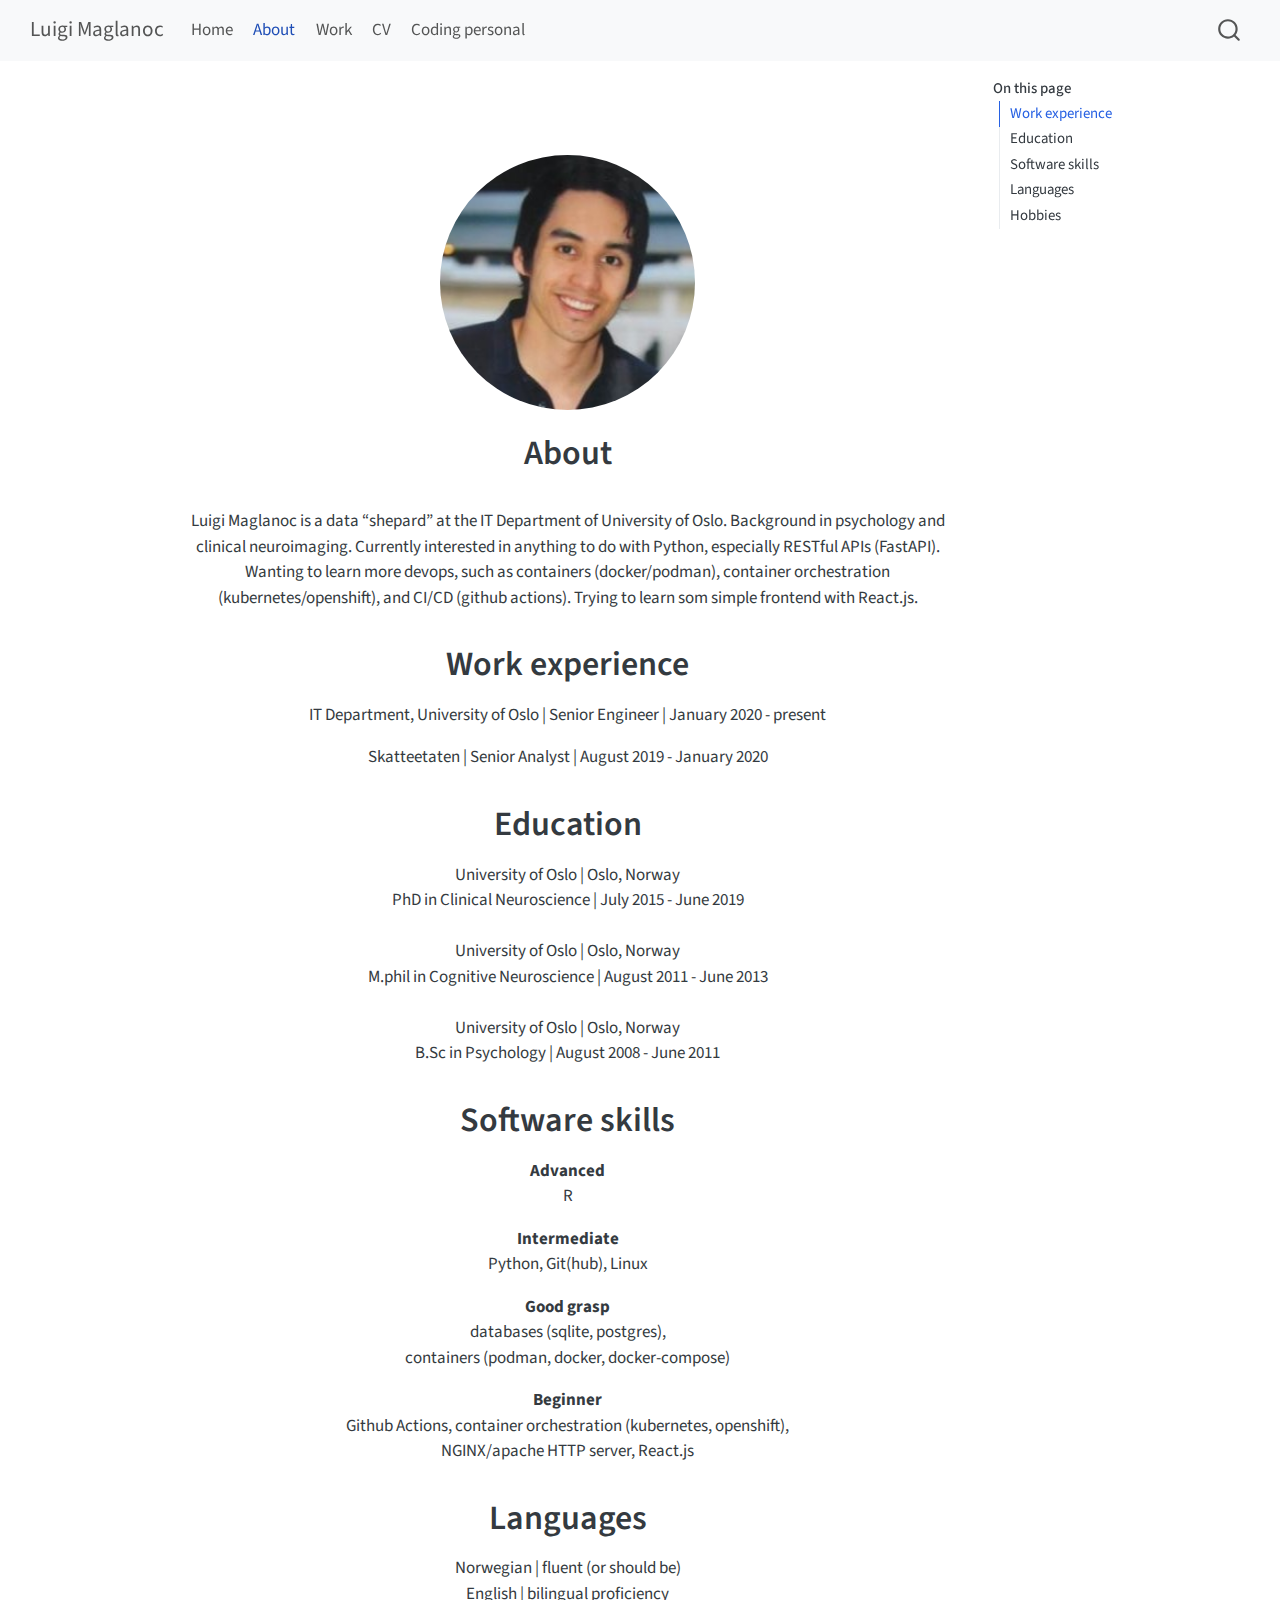
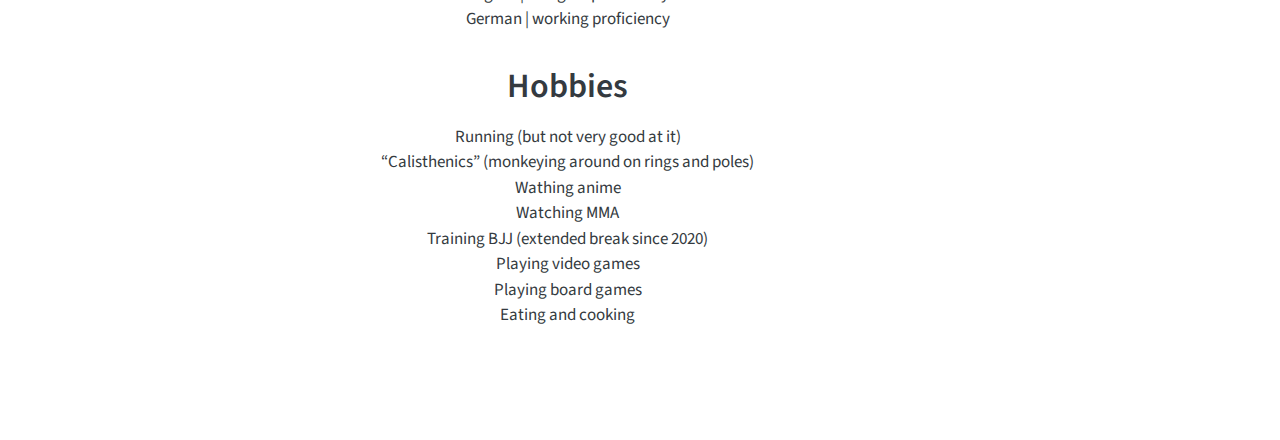
==== commit 86d72ce8: "more software skills" ====
--- a/docs/about.html
+++ b/docs/about.html
@@ -124,7 +124,7 @@
   <ul>
   <li><a href="#work-experience" id="toc-work-experience" class="nav-link active" data-scroll-target="#work-experience">Work experience</a></li>
   <li><a href="#education" id="toc-education" class="nav-link" data-scroll-target="#education">Education</a></li>
-  <li><a href="#programming" id="toc-programming" class="nav-link" data-scroll-target="#programming">Programming</a></li>
+  <li><a href="#software-skills" id="toc-software-skills" class="nav-link" data-scroll-target="#software-skills">Software skills</a></li>
   <li><a href="#languages" id="toc-languages" class="nav-link" data-scroll-target="#languages">Languages</a></li>
   <li><a href="#hobbies" id="toc-hobbies" class="nav-link" data-scroll-target="#hobbies">Hobbies</a></li>
   </ul>
@@ -152,12 +152,12 @@
 <h1>Education</h1>
 <p>University of Oslo | Oslo, Norway <br> PhD in Clinical Neuroscience | July 2015 - June 2019 <br> <br> University of Oslo | Oslo, Norway <br> M.phil in Cognitive Neuroscience | August 2011 - June 2013 <br> <br> University of Oslo | Oslo, Norway <br> B.Sc in Psychology | August 2008 - June 2011</p>
 </section>
-<section id="programming" class="level1">
-<h1>Programming</h1>
-<p>Advanced | R</p>
-<p>Intermediate | Python, Git(hub), Linux</p>
-<p>Good grasp | SQL, docker</p>
-<p>Beginner | Github Action, container orchestration</p>
+<section id="software-skills" class="level1">
+<h1>Software skills</h1>
+<p><strong>Advanced</strong> <br> R</p>
+<p><strong>Intermediate</strong> <br> Python, Git(hub), Linux</p>
+<p><strong>Good grasp</strong> <br> databases (sqlite, postgres), <br> containers (podman, docker, docker-compose)</p>
+<p><strong>Beginner</strong> <br> Github Actions, container orchestration (kubernetes, openshift), <br> NGINX/apache HTTP server, React.js</p>
 </section>
 <section id="languages" class="level1">
 <h1>Languages</h1>
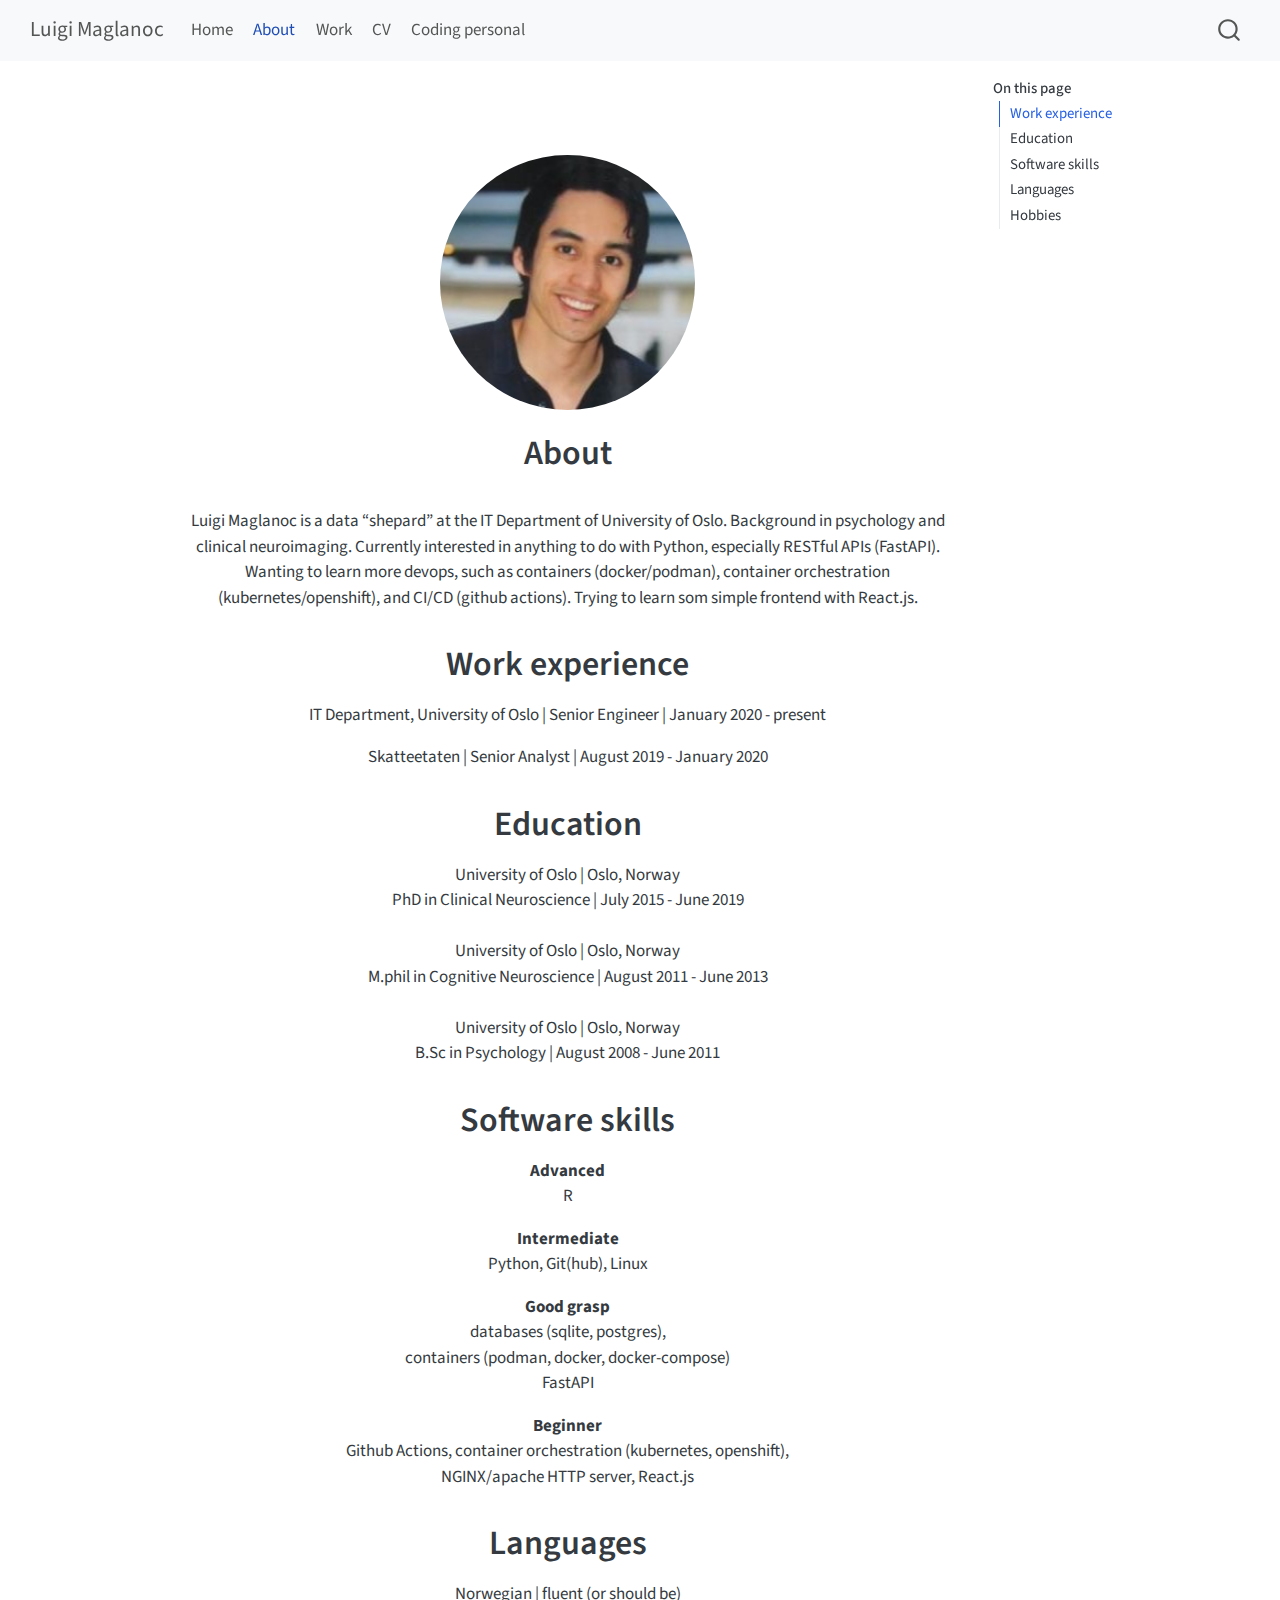
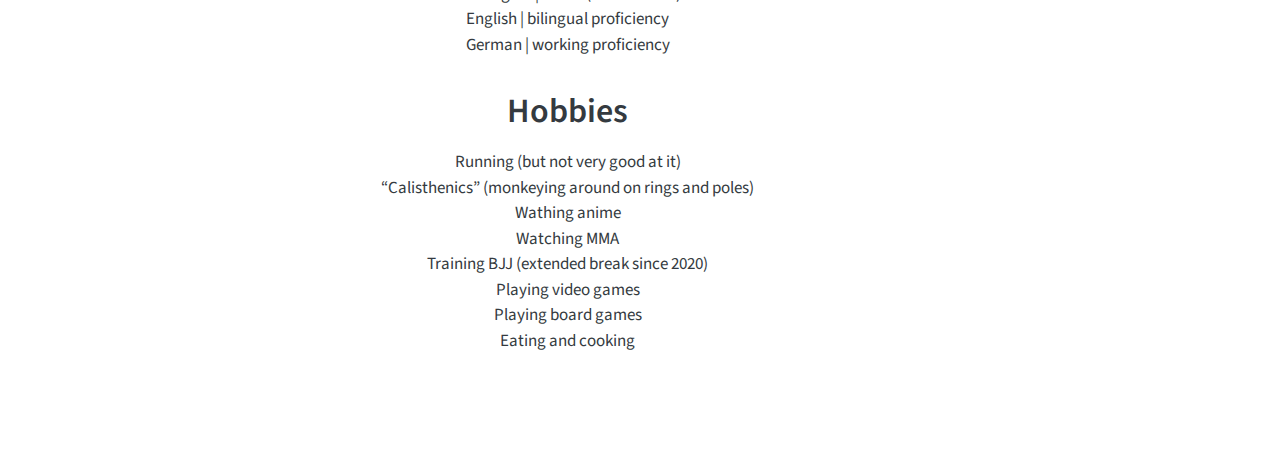
==== commit 15f6de3a: "minor changes" ====
--- a/docs/about.html
+++ b/docs/about.html
@@ -156,7 +156,7 @@
 <h1>Software skills</h1>
 <p><strong>Advanced</strong> <br> R</p>
 <p><strong>Intermediate</strong> <br> Python, Git(hub), Linux</p>
-<p><strong>Good grasp</strong> <br> databases (sqlite, postgres), <br> containers (podman, docker, docker-compose)</p>
+<p><strong>Good grasp</strong> <br> databases (sqlite, postgres), <br> containers (podman, docker, docker-compose) <br> FastAPI</p>
 <p><strong>Beginner</strong> <br> Github Actions, container orchestration (kubernetes, openshift), <br> NGINX/apache HTTP server, React.js</p>
 </section>
 <section id="languages" class="level1">
